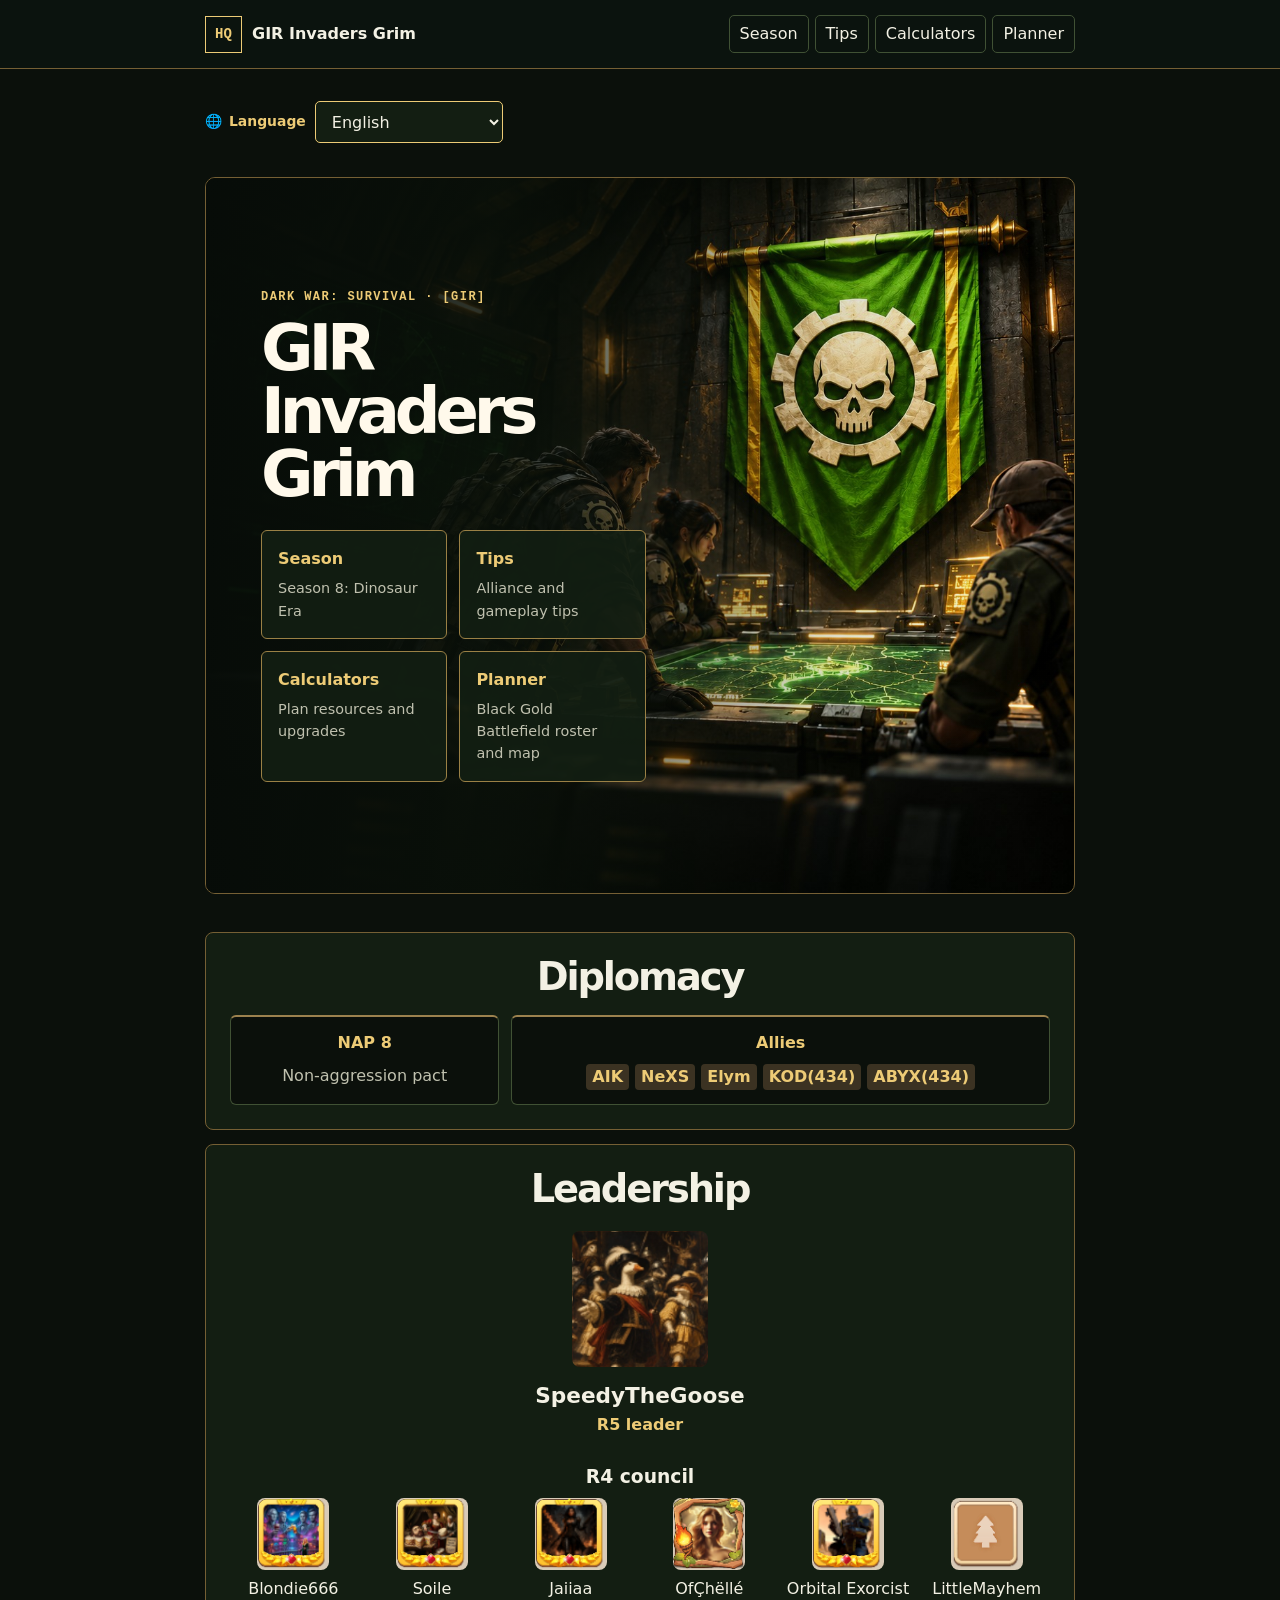
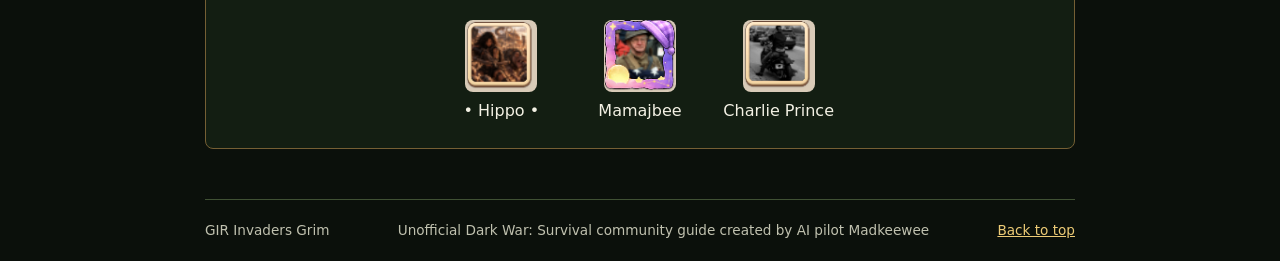
==== index.html @ df43aab7 "Publish GIR Invaders Grim dashboard" ====
<!doctype html>
<html lang="en">
<head>
  <meta charset="utf-8">
  <meta name="viewport" content="width=device-width, initial-scale=1">
  <meta name="description" content="Dark War: Survival alliance field guide, Season 8 briefing and calculators.">
  <title>GIR Invaders Grim | Dark War: Survival</title>
  <link rel="stylesheet" href="./style.css?v=grim-command">
  <link rel="stylesheet" href="./grim-command.css">
  <script src="./home-language.js" defer></script>
</head>
<body class="grim-home">
  <div class="coral-siege" aria-hidden="true">
    <span class="coral-siege-left"></span>
    <span class="coral-siege-right"></span>
  </div>
  <a class="skip" href="#main" data-copy="skip">Skip to content</a>
  <header class="top"><div class="wrap bar">
    <a class="brand" href="./index.html"><span class="mark" aria-hidden="true">HQ</span><span data-brand>GIR Invaders Grim</span></a>
    <nav aria-label="Main"><a href="./season.html" data-copy="season">Season</a><a href="./tips.html" data-copy="tips">Tips</a><a href="./calculators.html" data-copy="calculators">Calculators</a><a href="./planner.html" data-copy="planner">Planner</a></nav>
  </div></header>
  <main id="main" class="wrap">
    <section class="home-welcome" aria-labelledby="home-title">
      <div class="language-picker">
        <label for="home-language"><span aria-hidden="true">🌐</span> <span data-copy="language">Language</span></label>
        <select id="home-language">
          <option value="en" lang="en">English</option>
          <option value="es" lang="es">Español</option>
          <option value="pt" lang="pt">Português</option>
          <option value="fr" lang="fr">Français</option>
          <option value="de" lang="de">Deutsch</option>
          <option value="ru" lang="ru">Русский</option>
          <option value="ar" lang="ar">العربية</option>
          <option value="id" lang="id">Bahasa Indonesia</option>
          <option value="ko" lang="ko">한국어</option>
          <option value="ja" lang="ja">日本語</option>
          <option value="zh-Hans" lang="zh-Hans">简体中文</option>
          <option value="th" lang="th">ไทย</option>
          <option value="vi" lang="vi">Tiếng Việt</option>
          <option value="tr" lang="tr">Türkçe</option>
        </select>
      </div>
      <div class="alliance-banner">
        <div class="alliance-banner-copy">
          <p class="eyebrow">Dark War: Survival · [GIR]</p>
          <h1 id="home-title" class="page-title">GIR Invaders Grim</h1>
          <div class="home-links">
        <a href="./season.html"><strong data-copy="season">Season</strong><span data-copy="seasonNote">Season 8: Dinosaur Era</span></a>
        <a href="./tips.html"><strong data-copy="tips">Tips</strong><span data-copy="tipsNote">Alliance and gameplay tips</span></a>
        <a href="./calculators.html"><strong data-copy="calculators">Calculators</strong><span data-copy="calculatorsNote">Plan resources and upgrades</span></a>
        <a href="./planner.html"><strong data-copy="planner">Planner</strong><span data-copy="plannerNote">Black Gold Battlefield roster and map</span></a>
          </div>
        </div>
      </div>
    </section>
    <div class="alliance-details">
      <section class="alliance-panel diplomacy" aria-labelledby="nap-title">
        <h2 id="nap-title" data-copy="diplomacy">Diplomacy</h2>
        <dl>
          <div><dt>NAP 8</dt><dd data-copy="napNote">Non-aggression pact</dd></div>
          <div>
            <dt data-copy="allies">Allies</dt>
            <dd class="diplomacy-tags"><bdi>AIK</bdi><bdi>NeXS</bdi><bdi>Elym</bdi><bdi>KOD(434)</bdi><bdi>ABYX(434)</bdi></dd>
          </div>
        </dl>
      </section>
      <section class="alliance-panel" aria-labelledby="leadership-title">
        <h2 id="leadership-title" data-copy="leadership">Leadership</h2>
        <figure class="alliance-leader">
          <img class="alliance-portrait" src="./speedythegoose.png" width="170" height="170" alt="">
          <figcaption><strong><bdi>SpeedyTheGoose</bdi></strong><span data-copy="r5">R5 leader</span></figcaption>
        </figure>
        <h3 data-copy="r4">R4 council</h3>
        <ul class="council">
          <li><img class="alliance-portrait" src="./portrait-blondie666.png" width="77" height="77" alt=""><bdi>Blondie666</bdi></li>
          <li><img class="alliance-portrait" src="./portrait-soile.png" width="77" height="77" alt=""><bdi>Soile</bdi></li>
          <li><img class="alliance-portrait" src="./portrait-jaiiaa.png" width="77" height="77" alt=""><bdi>Jaiiaa</bdi></li>
          <li><img class="alliance-portrait" src="./portrait-ofchelle.png" width="77" height="77" alt=""><bdi>OfÇhëllé</bdi></li>
          <li><img class="alliance-portrait" src="./portrait-orbital-exorcist.png" width="77" height="77" alt=""><bdi>Orbital Exorcist</bdi></li>
          <li><img class="alliance-portrait" src="./portrait-littlemayhem.png" width="77" height="77" alt=""><bdi>LittleMayhem</bdi></li>
          <li><img class="alliance-portrait" src="./portrait-hippo.png" width="77" height="77" alt=""><bdi>• Hippo •</bdi></li>
          <li><img class="alliance-portrait" src="./portrait-mamajbee.png" width="77" height="77" alt=""><bdi>Mamajbee</bdi></li>
          <li><img class="alliance-portrait" src="./portrait-charlie-prince.png" width="77" height="77" alt=""><bdi>Charlie Prince</bdi></li>
        </ul>
      </section>
    </div>
  </main>
  <footer class="wrap footer"><span data-brand>GIR Invaders Grim</span><span><span data-copy="footer">Unofficial Dark War: Survival community guide</span> created by AI pilot Madkeewee</span><a href="#main" data-copy="top">Back to top</a></footer>
</body>
</html>
---- style.css ----
:root{color-scheme:dark;--bg:#171811;--panel:#22241a;--line:#3f4231;--text:#f3f1e4;--muted:#c0c1af;--accent:#e4c578}
*{box-sizing:border-box}
html{scroll-padding-top:90px}
body{margin:0;background:var(--bg);color:var(--text);font:16px/1.55 "Inter",system-ui,sans-serif}
@media(min-width:1050px) and (min-aspect-ratio:6/5){
  body{--frame-width:clamp(760px,66vw,1800px);isolation:isolate}
  body .wrap{width:var(--frame-width)}
}
a{color:var(--accent)}
a:focus-visible,button:focus-visible,input:focus-visible,textarea:focus-visible,summary:focus-visible{outline:2px solid var(--accent);outline-offset:4px}
.wrap{width:min(1120px,calc(100% - 40px));margin:auto}
.skip{position:absolute;left:12px;top:-80px;z-index:3;background:var(--bg);padding:12px}.skip:focus{top:12px}
.top{border-bottom:1px solid var(--line);position:sticky;top:0;z-index:2;background:#171811}
.bar,.brand,nav,.actions,.footer{display:flex;align-items:center;gap:18px}
.bar{min-height:68px;justify-content:space-between}
.bar a{text-decoration:none;color:var(--text)}
nav a:hover{color:var(--accent)}
nav a[aria-current=page]{color:var(--accent);text-decoration:underline;text-underline-offset:6px}
.bar nav{gap:6px}
.bar nav a{padding:6px 10px;border:1px solid var(--line);border-radius:5px;white-space:nowrap}
.bar nav a:hover,.bar nav a[aria-current]{color:var(--accent);border-color:var(--accent);background:var(--panel);text-decoration:none}
.brand{font-weight:800;gap:10px}
.mark{display:grid;place-items:center;width:37px;height:37px;border:1px solid var(--accent);color:var(--accent);font:700 14px/1 "IBM Plex Mono",monospace}
.hero{display:grid;grid-template-columns:1fr 1fr;gap:44px;align-items:center;padding:64px 0 40px}
.eyebrow,.timeline article>span,.caption,.map>span{font:700 .75rem/1.35 "IBM Plex Mono",monospace;letter-spacing:.12em;text-transform:uppercase;color:var(--accent)}
h1,h2,h3,p{margin-top:0}
h1{font-size:clamp(4.3rem,9vw,8rem);line-height:.82;letter-spacing:-.08em;margin-bottom:26px}
h1 em{color:var(--accent);font-style:normal}
h2{font-size:clamp(2rem,5vw,3.6rem);letter-spacing:-.055em;line-height:1.04;margin-bottom:22px}
h3{line-height:1.2;margin-bottom:10px}
.intro,.section-intro{max-width:55ch;color:var(--muted)}
.actions{flex-wrap:wrap;gap:10px}
.button,button{display:inline-block;border:1px solid var(--accent);padding:10px 14px;border-radius:4px;background:var(--accent);color:#211b10;text-decoration:none;font:inherit;font-weight:750;cursor:pointer}
.secondary{background:transparent;color:var(--accent)}
.button:hover,button:hover{filter:brightness(1.12)}
.hero-art,.page-art{margin:0;overflow:hidden;border:1px solid var(--line);border-radius:8px;background:var(--panel)}
.hero-art img,.page-art img{display:block;width:100%;height:100%;object-fit:cover}
.hero-art{aspect-ratio:4/3}
.page-art{height:clamp(170px,27vw,310px);margin:0 0 20px}
.page-title{font-size:clamp(2.8rem,7vw,5.5rem);line-height:.98}
.briefing-grid{display:grid;grid-template-columns:minmax(0,1.65fr) minmax(260px,1fr);align-items:center;gap:14px;margin-top:14px}
.briefing-grid .briefing{margin-top:0}
.map{min-height:340px;position:relative;overflow:hidden;border:1px solid #555940;border-radius:8px;background:radial-gradient(ellipse at center,#4d4f30,transparent 62%),repeating-linear-gradient(0deg,transparent 0 25px,#a9ad7027 26px 27px),repeating-linear-gradient(90deg,transparent 0 25px,#a9ad7027 26px 27px),#25291c}
.map .ring,.map>span{position:absolute}
.ring,.core{top:50%;left:50%;transform:translate(-50%,-50%)}
.ring{width:50%;aspect-ratio:1;border:1px dashed #c9c38188;border-radius:50%}
.ring.inner{width:34%;border-style:solid}
.map .core{text-align:center;background:var(--accent);color:#211b10;padding:13px;border-radius:50%;aspect-ratio:1;display:grid;place-content:center}
.north,.south{left:50%;transform:translateX(-50%)}.north{top:10%}.south{bottom:10%}
.west,.east{top:48%}.west{left:7%}.east{right:7%}
.map .caption{bottom:10px;right:12px;color:var(--muted);font-size:.65rem}
.notice{display:flex;gap:14px;align-items:baseline;border:1px solid #6d6038;background:#2c281a;padding:13px 16px;border-radius:5px;color:var(--muted)}
.notice strong{color:var(--accent);flex-shrink:0}
.section{padding:55px 0 0}
.timeline,.tips,.tools,.directory{display:grid;gap:12px}
.timeline{grid-template-columns:repeat(4,1fr)}
.tips,.directory{grid-template-columns:repeat(3,1fr)}
.tools{grid-template-columns:repeat(2,1fr)}
article,.briefing,form,.directory a{padding:18px;background:var(--panel);border:1px solid var(--line);border-radius:6px}
article p,details p,form p,.directory small{color:var(--muted)}
article p,details p:last-child{margin-bottom:0}
.timeline article h3{margin-top:12px}
.briefing{margin-top:14px;padding:4px 18px}
details{padding:12px 0}
details+details{border-top:1px solid var(--line)}
summary{cursor:pointer;font-weight:750}
details p{max-width:80ch;margin-top:9px}
.source,.footer{font-size:.85rem;color:var(--muted)}
.source{margin-top:10px}
form{min-width:0}
.fields{display:grid;grid-template-columns:1fr 1fr;gap:10px;margin-bottom:12px}
label{display:grid;gap:5px;font-size:.87rem;align-content:start}
label.wide{grid-column:1/-1}
input,textarea{width:100%;min-width:0;padding:8px;border:1px solid #646852;border-radius:4px;background:var(--bg);color:var(--text);font:inherit}
textarea{resize:vertical}
output{display:block;min-height:1.5em;margin-top:12px;white-space:pre-line;color:var(--accent);overflow-wrap:anywhere}
.external{margin-top:28px}
.directory a{display:grid;gap:3px;text-decoration:none;font-weight:700}
.directory a:hover{border-color:var(--accent)}
.directory small{font-weight:400}
.footer{justify-content:space-between;flex-wrap:wrap;border-top:1px solid var(--line);margin-top:50px;padding:20px 0}
nav{flex-wrap:wrap}
.bgb{margin-top:30px}
.bgb-guide{margin-bottom:16px}
.bgb fieldset{min-width:0;border:1px solid var(--line);margin:0 0 16px;padding:12px}
.bgb legend{padding:0 6px;font-weight:750}
.roster-grid{display:grid;grid-template-columns:repeat(2,minmax(0,1fr));gap:12px 20px}
.roster-row{display:grid;grid-template-columns:2fr minmax(76px,1fr);gap:8px}
.bgb [role=status]{margin:10px 0 0;color:var(--accent)}
.bgb #plan{margin-top:30px}
.bgb #squads ul{padding-left:20px;overflow-wrap:anywhere}
.bgb-map{max-width:650px;margin:0 auto 18px}
.bgb-map svg{display:block;width:100%;height:auto;border:1px solid var(--line);border-radius:8px}
.bgb-map figcaption{margin-top:7px;color:var(--muted)}
.bgb #squads article{border-top:3px solid var(--assignment-color)}
.bgb-marker{display:inline-block;margin-right:7px;padding:3px 6px;border-radius:4px;background:var(--assignment-color);color:#211a13;font-size:.8rem}
.bgb-carrier{color:var(--accent)}
.share-plan{margin:16px 0 10px}
.home-welcome{padding:32px 0 10px}
.language-picker{display:flex;flex-wrap:wrap;align-items:center;gap:9px;margin:0 0 34px}
.language-picker label{display:flex;align-items:center;gap:7px;font-weight:750;color:var(--accent)}
.language-picker select{min-height:42px;padding:7px 12px;border:1px solid var(--accent);border-radius:5px;background:var(--panel);color:var(--text);font:inherit}
.home-links{display:grid;grid-template-columns:repeat(4,minmax(0,1fr));gap:12px;margin-top:25px}
.home-links a{display:grid;gap:5px;align-content:start;background:var(--panel);border:1px solid var(--line);border-radius:6px;padding:16px;text-decoration:none;overflow-wrap:anywhere}
.home-links a:hover{border-color:var(--accent)}
.home-links span{color:var(--muted);font-size:.9rem}
.notice + .timeline{margin-top:16px}
.alliance-banner{position:relative;isolation:isolate;display:grid;align-items:end;min-height:clamp(315px,44vw,540px);overflow:hidden;border-radius:10px;border:1px solid #79618a;background:#2d2342}
.alliance-banner img{position:absolute;inset:0;width:100%;height:100%;object-fit:cover;object-position:center 45%;z-index:-2}
.alliance-banner::before{content:"";position:absolute;inset:0;background:linear-gradient(0deg,#120c1ce8 5%,#19102158 65%,transparent);z-index:-1}
.alliance-banner-copy{padding:clamp(18px,5vw,55px);color:#fff9eb;max-width:850px}
.alliance-banner-copy .page-title{margin-bottom:14px}
.alliance-motto{margin:0;font-size:clamp(1.04rem,2.2vw,1.55rem);font-weight:650}
@media(min-width:1050px){
  .alliance-banner{min-height:0;aspect-ratio:12/5;align-items:center}
  .alliance-banner::before{background:linear-gradient(90deg,#120c1c9e,transparent 72%)}
  .alliance-banner-copy{max-width:76%}
  .alliance-banner-copy .page-title{font-size:clamp(2.9rem,4.2vw,6rem)}
  [dir=rtl] .alliance-banner::before{background:linear-gradient(270deg,#120c1ce0,transparent 78%)}
}
@media(max-width:600px){.alliance-banner img{object-position:68% center}}
.alliance-details{display:grid;gap:14px;margin-top:28px}
.alliance-panel{border:1px solid var(--line);background:var(--panel);border-radius:8px;padding:clamp(15px,3vw,24px)}
.alliance-panel h2{font-size:clamp(1.6rem,4vw,2.4rem)}
.alliance-panel dl{display:grid;grid-template-columns:repeat(auto-fit,minmax(190px,1fr));gap:14px;margin:0}
.alliance-panel dt,.alliance-leader span:not(.alliance-portrait){color:var(--accent);font-weight:700}
.alliance-panel dd{margin:4px 0 0;overflow-wrap:anywhere}
.diplomacy h2{text-align:center;margin-bottom:18px}
.diplomacy dl{max-width:960px;margin-inline:auto;grid-template-columns:minmax(0,1fr) minmax(0,2fr);gap:12px}
.diplomacy dl>div{padding:14px;border:1px solid var(--line);border-top:2px solid #9c824e;border-radius:6px;background:var(--bg);text-align:center}
.diplomacy dd{margin-top:8px;color:var(--muted)}
.diplomacy-tags{display:flex;flex-wrap:wrap;align-items:center;justify-content:center;gap:6px}
.diplomacy-tags bdi{border-radius:4px;background:#3b3222;color:var(--accent);padding:1px 6px;font-weight:700}
@media(max-width:620px){.diplomacy dl{grid-template-columns:1fr}}
.alliance-leader{display:grid;justify-items:center;gap:12px;margin:6px 0 28px;text-align:center}
.alliance-leader strong{display:block;font-size:1.35rem}
.alliance-portrait{display:inline-block;width:72px;height:72px;border-radius:8px;background:#493a51 linear-gradient(145deg,#4a3c61,#20182e)}
.alliance-leader .alliance-portrait{width:136px;height:136px}
.alliance-panel #leadership-title,.alliance-panel h3[data-copy="r4"]{text-align:center}
.council{margin:0;padding:0;display:flex;flex-wrap:wrap;justify-content:center;gap:18px 12px;list-style:none}
.council li{flex:0 0 calc((100% - 60px)/6);display:flex;flex-direction:column;gap:7px;align-items:center;overflow-wrap:anywhere;min-width:0;text-align:center}
.season-index{display:flex;gap:8px 14px;flex-wrap:wrap;margin:20px 0 0;padding:12px 0;border-block:1px solid var(--line)}
.season-index a{text-underline-offset:3px}
.season-chapter{margin:0;padding:36px 0 24px;border-bottom:1px solid var(--line)}
.season-chapter h2{max-width:28ch}
.season-columns{display:grid;grid-template-columns:repeat(2,minmax(0,1fr));gap:clamp(16px,4vw,42px);align-items:start}
.season-columns h3:not(:first-child){margin-top:18px}
.season-chapter li{margin-bottom:8px}
.guide-art{margin:0 0 22px}
.guide-art img{display:block;width:100%;height:clamp(180px,29vw,340px);object-fit:cover;border-radius:8px;border:1px solid var(--line)}
.guide-art figcaption{color:var(--muted);font-size:.85rem;margin-top:5px}
@media(max-width:700px){.season-columns{grid-template-columns:1fr}.council li{flex-basis:calc((100% - 36px)/4)}}
@media(max-width:440px){.council li{flex-basis:calc((100% - 24px)/3)}}
@media(max-width:760px){.home-links{grid-template-columns:repeat(2,minmax(0,1fr))}}
@media(max-width:420px){.home-links{grid-template-columns:1fr}}
@media(max-width:620px){.roster-grid{grid-template-columns:1fr}}
@media(max-width:800px){.hero{gap:20px}.map{min-height:280px}.timeline,.tips,.directory{grid-template-columns:repeat(2,1fr)}}
@media(max-width:560px){.wrap{width:calc(100% - 28px)}.bar{flex-wrap:wrap;gap:5px;padding:8px 0}.hero,.tools,.timeline,.tips,.directory{grid-template-columns:1fr}.hero{padding-top:35px}.map{min-height:245px}.ring{max-width:190px}.ring.inner{max-width:130px}.notice{display:block}.notice strong{display:block}.section{padding-top:36px}}
@media(max-width:700px){.briefing-grid{grid-template-columns:1fr}.hero-art{aspect-ratio:3/2}}
---- grim-command.css ----
:is(.grim-home, .grim-site) {
  --bg: #0b100b;
  --panel: #131e12;
  --line: #405134;
  --accent: #edcb76;
}

:is(.grim-home, .grim-site) .top { background: #0b130e; border-color: #755f34; }
.grim-home .wrap { width: min(1500px, calc(100% - 40px)); }
.grim-home .alliance-banner {
  min-height: clamp(490px, 56vw, 760px);
  aspect-ratio: auto;
  align-items: center;
  background: #101810 url("./grim-command-hero.jpg") right 20% / cover no-repeat;
  border-color: #755f34;
}

.grim-home .alliance-banner::before {
  background: linear-gradient(90deg, #070c08f5 0%, #0a110ad9 33%, #0a110a24 70%, transparent);
}

.grim-home .alliance-banner-copy { width: min(57%, 740px); max-width: none; }
[dir="rtl"] .grim-home .alliance-banner-copy { justify-self: end; }
.grim-home .page-title { font-size: clamp(2.5rem, 5vw, 5.5rem); }
.grim-home .home-links { grid-template-columns: repeat(2, minmax(0, 1fr)); }
.grim-home .home-links a {
  color: var(--text);
  background: #121e12e8;
  border-color: #9a8045;
}
.grim-home .home-links a:hover { background: #23351c; border-color: var(--accent); }
.grim-home .home-links strong { color: var(--accent); }
.grim-home .alliance-panel { border-color: #755f34; }

.coral-siege { display: none; }

@media (min-width: 1260px) and (min-aspect-ratio: 6/5) {
  :is(.grim-home, .grim-site) { --grim-frame: clamp(870px, 63vw, 1800px); isolation: isolate; }
  :is(.grim-home, .grim-site) .wrap { width: var(--grim-frame); }
  .coral-siege {
    display: block;
    position: fixed;
    inset: 68px 0 0;
    z-index: -1;
    pointer-events: none;
  }
  .coral-siege span {
    position: absolute;
    inset-block: 0;
    width: calc((100% - var(--grim-frame)) / 2 - 8px);
    background: center / cover no-repeat;
  }
  .coral-siege-left {
    left: 0;
    background-image: url("./coral-siege-left.jpg");
    mask-image: linear-gradient(to right, #000 87%, transparent);
  }
  .coral-siege-right {
    right: 0;
    background-image: url("./coral-siege-right.jpg");
    mask-image: linear-gradient(to left, #000 87%, transparent);
  }
}

@media (max-width: 760px) {
  .grim-home .alliance-banner {
    align-items: end;
    min-height: 560px;
    background-position: right top;
  }
  .grim-home .alliance-banner::before {
    background: linear-gradient(0deg, #070c08fc 0%, #0a110ae8 40%, transparent 82%);
  }
  .grim-home .alliance-banner-copy { width: 100%; }
}

@media (max-width: 480px) {
  .grim-home .wrap { width: calc(100% - 28px); }
  .grim-home .home-links a { padding: 10px; }
}
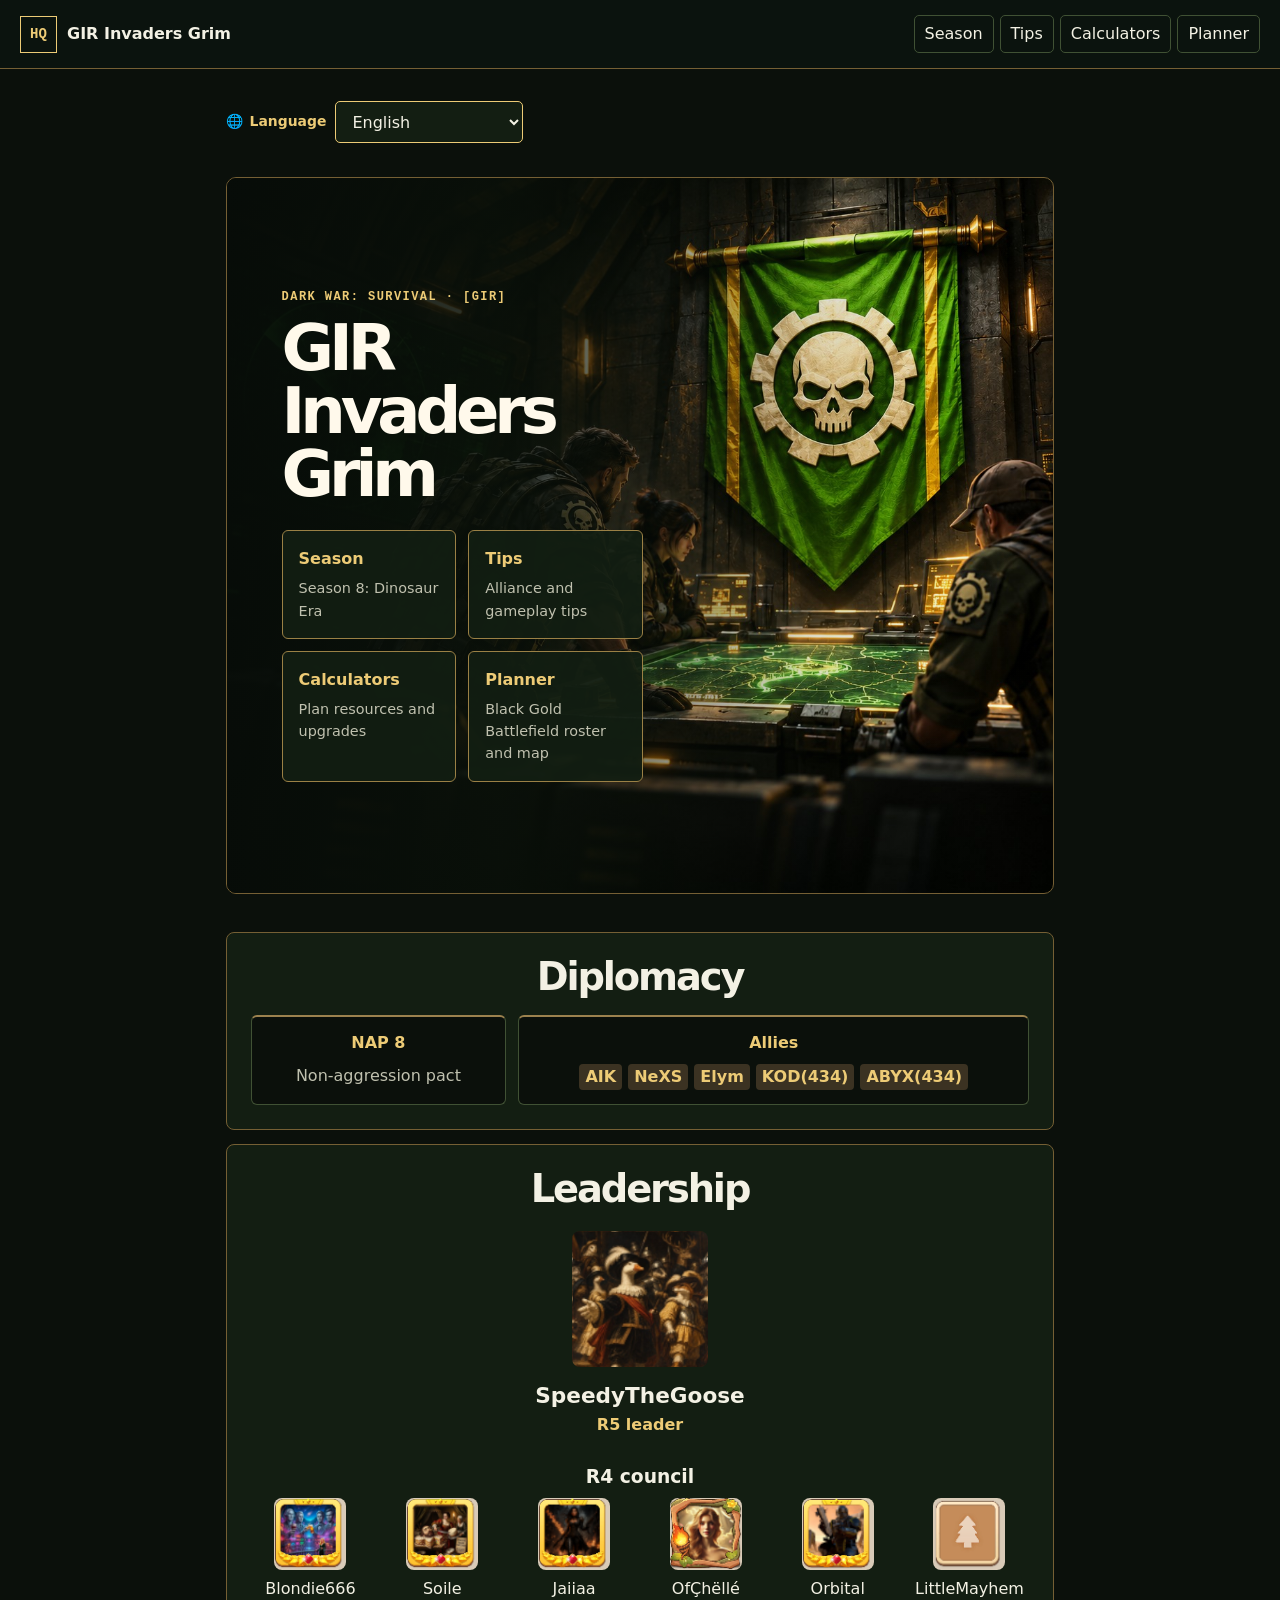
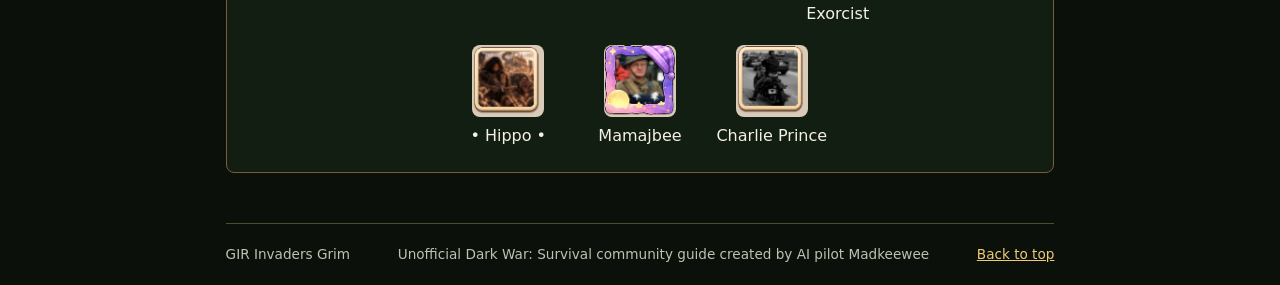
==== commit 23ddeb17: "Show Coral Tower side panels in smaller desktop windows" ====
--- a/index.html
+++ b/index.html
@@ -6,7 +6,7 @@
   <meta name="description" content="Dark War: Survival alliance field guide, Season 8 briefing and calculators.">
   <title>GIR Invaders Grim | Dark War: Survival</title>
   <link rel="stylesheet" href="./style.css?v=grim-command">
-  <link rel="stylesheet" href="./grim-command.css">
+  <link rel="stylesheet" href="./grim-command.css?v=coral-responsive">
   <script src="./home-language.js" defer></script>
 </head>
 <body class="grim-home">
--- a/grim-command.css
+++ b/grim-command.css
@@ -34,9 +34,14 @@
 
 .coral-siege { display: none; }
 
-@media (min-width: 1260px) and (min-aspect-ratio: 6/5) {
-  :is(.grim-home, .grim-site) { --grim-frame: clamp(870px, 63vw, 1800px); isolation: isolate; }
+@media (min-width: 760px) {
+  :is(.grim-home, .grim-site) {
+    --coral-width: clamp(86px, 17vw, 500px);
+    --grim-frame: min(1800px, calc(100% - 2 * var(--coral-width) - 16px));
+    isolation: isolate;
+  }
   :is(.grim-home, .grim-site) .wrap { width: var(--grim-frame); }
+  :is(.grim-home, .grim-site) .bar { width: min(1800px, calc(100% - 40px)); }
   .coral-siege {
     display: block;
     position: fixed;
@@ -48,7 +53,7 @@
     position: absolute;
     inset-block: 0;
     width: calc((100% - var(--grim-frame)) / 2 - 8px);
-    background: center / cover no-repeat;
+    background: center top / cover no-repeat;
   }
   .coral-siege-left {
     left: 0;
@@ -62,7 +67,11 @@
   }
 }
 
-@media (max-width: 760px) {
+@media (max-width: 980px) {
+  .grim-home .alliance-banner-copy { width: min(72%, 740px); }
+}
+
+@media (max-width: 759px) {
   .grim-home .alliance-banner {
     align-items: end;
     min-height: 560px;
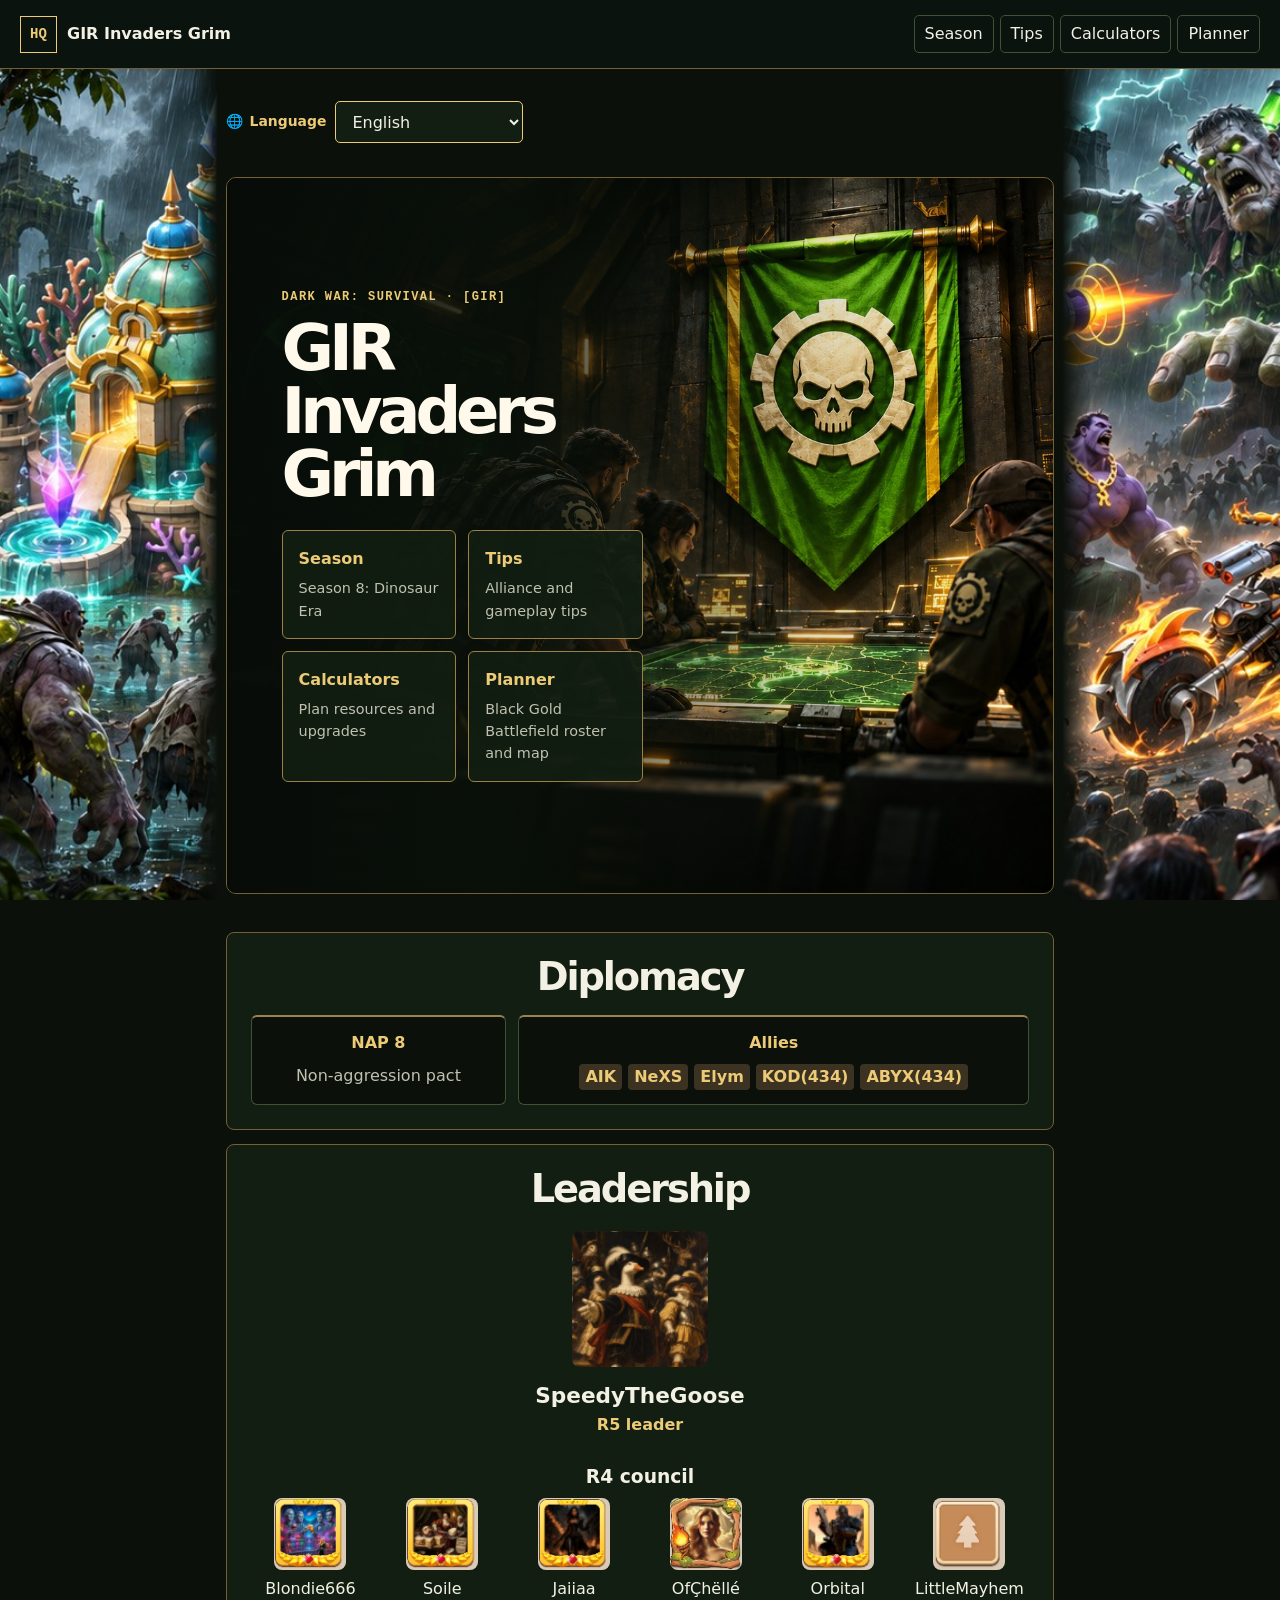
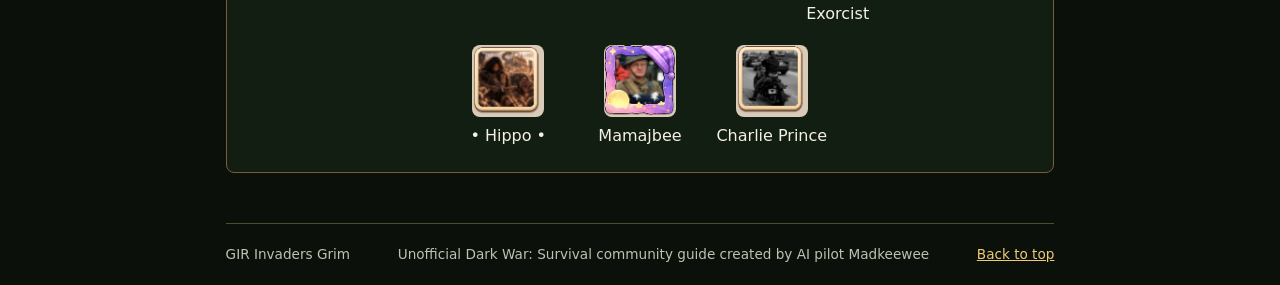
==== commit 40c6dc11: "Restore Coral Tower artwork backgrounds" ====
--- a/index.html
+++ b/index.html
@@ -6,7 +6,7 @@
   <meta name="description" content="Dark War: Survival alliance field guide, Season 8 briefing and calculators.">
   <title>GIR Invaders Grim | Dark War: Survival</title>
   <link rel="stylesheet" href="./style.css?v=grim-command">
-  <link rel="stylesheet" href="./grim-command.css?v=coral-responsive">
+  <link rel="stylesheet" href="./grim-command.css?v=coral-panels">
   <script src="./home-language.js" defer></script>
 </head>
 <body class="grim-home">
--- a/grim-command.css
+++ b/grim-command.css
@@ -53,7 +53,9 @@
     position: absolute;
     inset-block: 0;
     width: calc((100% - var(--grim-frame)) / 2 - 8px);
-    background: center top / cover no-repeat;
+    background-position: center top;
+    background-size: cover;
+    background-repeat: no-repeat;
   }
   .coral-siege-left {
     left: 0;
